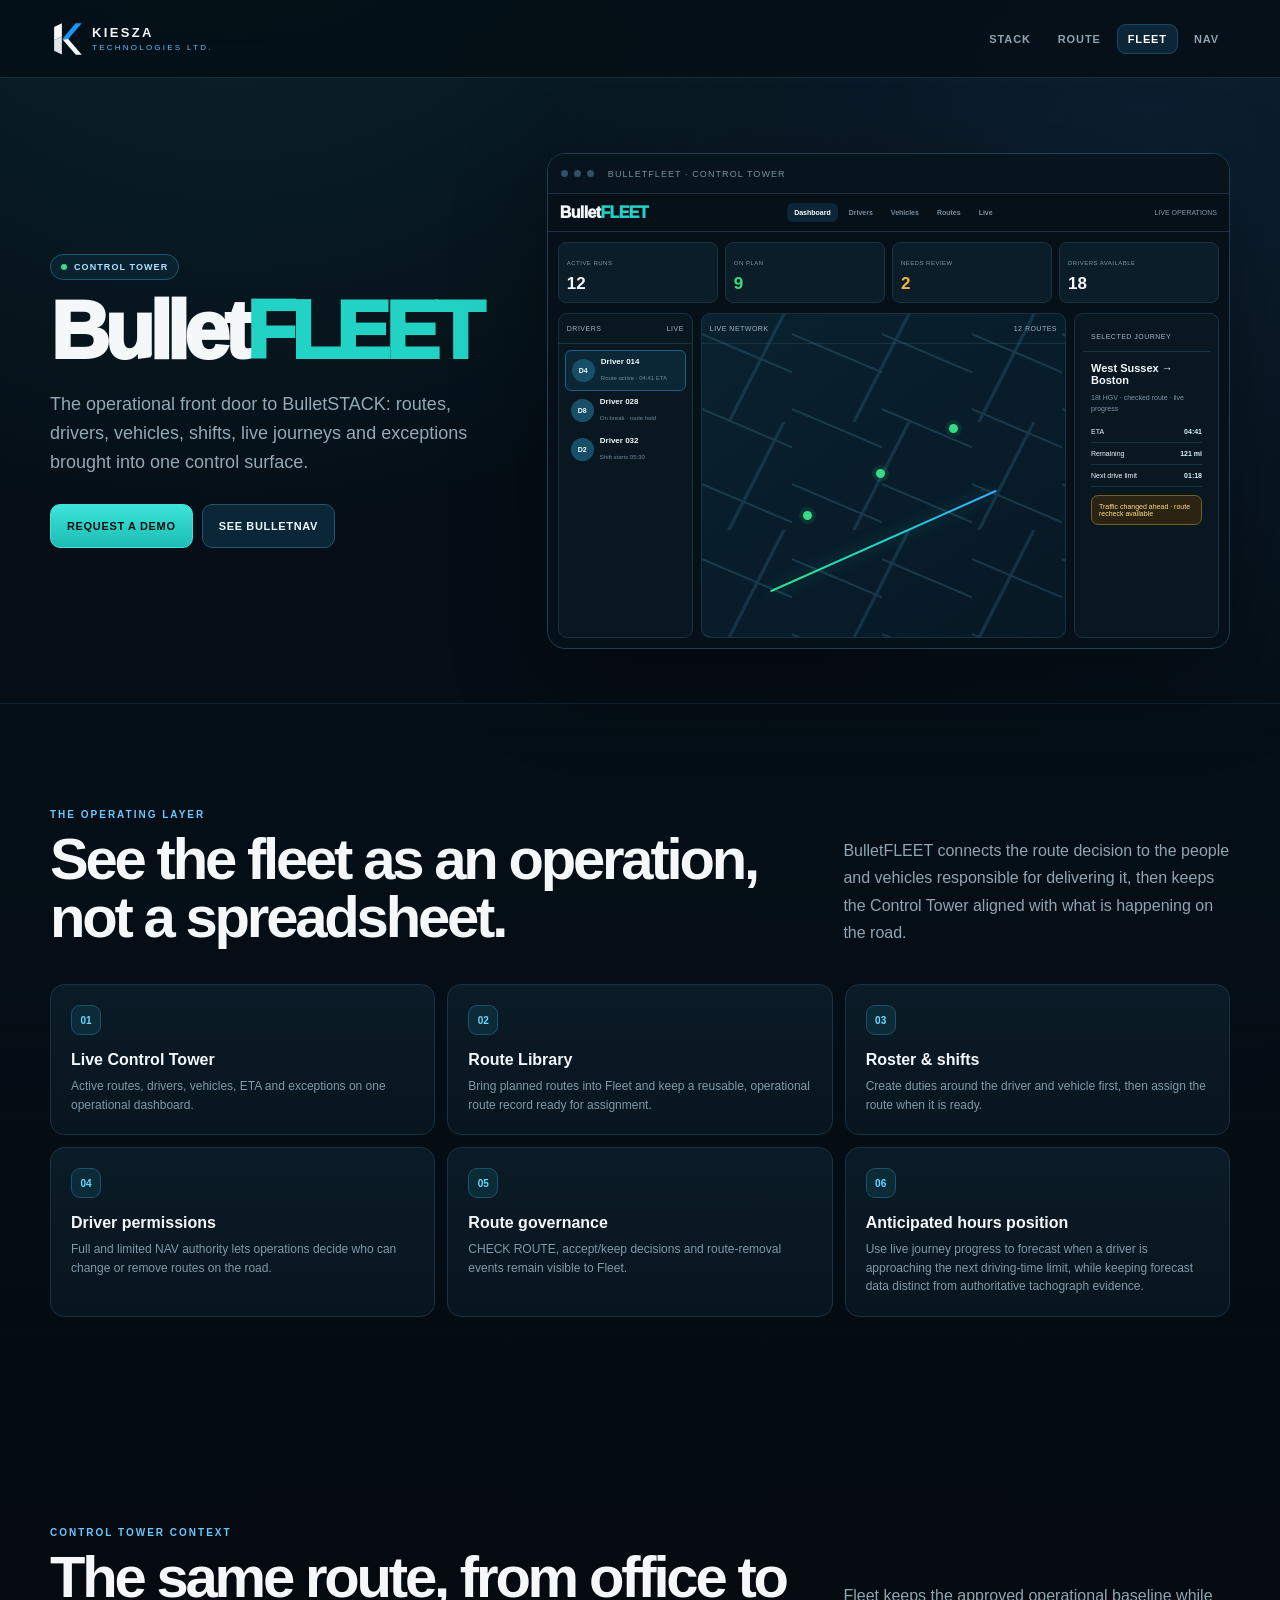
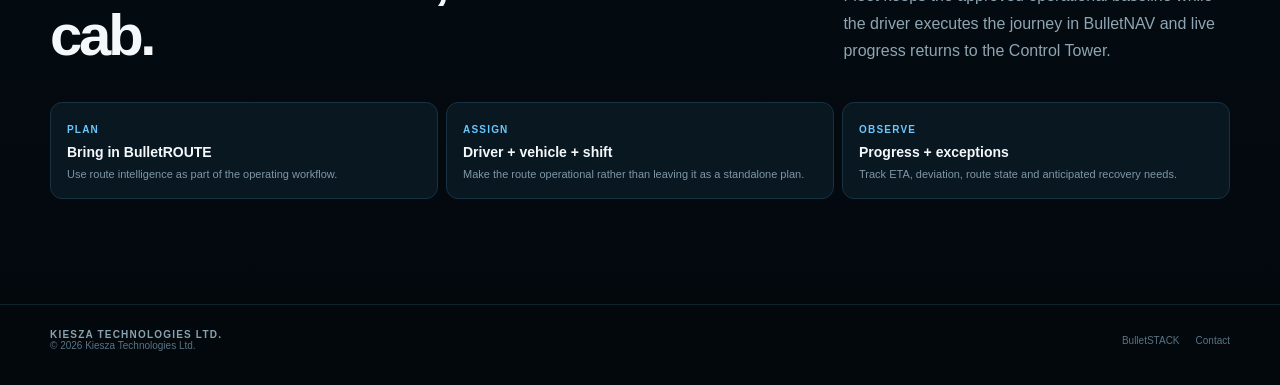
==== fleet/index.html @ f4281d02 "Initial Kiesza Technologies website" ====
<!doctype html><html lang="en"><head><meta charset="utf-8"><meta name="viewport" content="width=device-width,initial-scale=1"><meta name="theme-color" content="#050d14"><meta name="description" content="BulletFLEET Control Tower by Kiesza Technologies."><title>BulletFLEET · Kiesza Technologies</title><link rel="icon" href="/assets/favicon.svg"><link rel="stylesheet" href="/assets/styles.css"></head><body><div class="page"><header class="site-header"><div class="wrap header-inner"><a class="kiesza-brand" href="/"><img class="kiesza-mark" src="/assets/kiesza-mark.svg" alt=""><span class="kiesza-copy"><b>KIESZA</b><span>TECHNOLOGIES LTD.</span></span></a><nav class="site-nav"><a href="/">Stack</a><a href="/route/">Route</a><a class="active" href="/fleet/">Fleet</a><a href="/nav/">Nav</a></nav><nav class="mobile-nav"><a href="/">STACK</a><a href="/route/">ROUTE</a><a href="/nav/">NAV</a></nav></div></header><main>
<section class="product-hero"><div class="wrap product-hero-grid"><div><div class="product-tagline"><i></i>Control Tower</div><h1 class="product-logo fleet">Bullet<span>FLEET</span></h1><p>The operational front door to BulletSTACK: routes, drivers, vehicles, shifts, live journeys and exceptions brought into one control surface.</p><div class="hero-actions"><a class="btn primary" href="mailto:jmcnally@kiesza.tech?subject=BulletFLEET%20demo">Request a demo</a><a class="btn" href="/nav/">See BulletNAV</a></div></div><div class="ui-window fleet-screen reveal"><div class="window-top"><i class="dot3"></i><i class="dot3"></i><i class="dot3"></i><span class="window-label">BulletFLEET · Control Tower</span></div><div class="fleet-top"><div class="ui-brand">Bullet<span>FLEET</span></div><div class="fleet-nav"><span class="active">Dashboard</span><span>Drivers</span><span>Vehicles</span><span>Routes</span><span>Live</span></div><div style="font-size:7px;color:#829aa8;text-align:right">LIVE OPERATIONS</div></div><div class="fleet-kpis"><div class="fleet-kpi"><small>Active runs</small><b>12</b></div><div class="fleet-kpi"><small>On plan</small><b style="color:#35dc83">9</b></div><div class="fleet-kpi"><small>Needs review</small><b style="color:#f3b43f">2</b></div><div class="fleet-kpi"><small>Drivers available</small><b>18</b></div></div><div class="fleet-grid"><div class="fleet-panel"><div class="panel-title">Drivers <span>LIVE</span></div><div class="drivers-mini"><div class="driver-mini active"><span class="avatar-mini">D4</span><span><b>Driver 014</b><small>Route active · 04:41 ETA</small></span></div><div class="driver-mini"><span class="avatar-mini">D8</span><span><b>Driver 028</b><small>On break · route held</small></span></div><div class="driver-mini"><span class="avatar-mini">D2</span><span><b>Driver 032</b><small>Shift starts 05:30</small></span></div></div></div><div class="fleet-panel fleet-map"><div class="panel-title">Live network <span>12 routes</span></div><div class="fleet-route"></div><i class="fleet-marker m1"></i><i class="fleet-marker m2"></i><i class="fleet-marker m3"></i></div><div class="fleet-panel journey-mini"><div class="panel-title">Selected journey</div><div class="journey-mini"><h4>West Sussex → Boston</h4><p>18t HGV · checked route · live progress</p><div class="mini-stat"><span>ETA</span><b>04:41</b></div><div class="mini-stat"><span>Remaining</span><b>121 mi</b></div><div class="mini-stat"><span>Next drive limit</span><b>01:18</b></div><div class="mini-alert">Traffic changed ahead · route recheck available</div></div></div></div></div></div></section>
<section class="section dark"><div class="wrap"><div class="section-head reveal"><div><div class="mini-kicker">The operating layer</div><h2>See the fleet as an operation, not a spreadsheet.</h2></div><p>BulletFLEET connects the route decision to the people and vehicles responsible for delivering it, then keeps the Control Tower aligned with what is happening on the road.</p></div><div class="feature-grid reveal"><article class="feature"><span class="num">01</span><h3>Live Control Tower</h3><p>Active routes, drivers, vehicles, ETA and exceptions on one operational dashboard.</p></article><article class="feature"><span class="num">02</span><h3>Route Library</h3><p>Bring planned routes into Fleet and keep a reusable, operational route record ready for assignment.</p></article><article class="feature"><span class="num">03</span><h3>Roster & shifts</h3><p>Create duties around the driver and vehicle first, then assign the route when it is ready.</p></article><article class="feature"><span class="num">04</span><h3>Driver permissions</h3><p>Full and limited NAV authority lets operations decide who can change or remove routes on the road.</p></article><article class="feature"><span class="num">05</span><h3>Route governance</h3><p>CHECK ROUTE, accept/keep decisions and route-removal events remain visible to Fleet.</p></article><article class="feature"><span class="num">06</span><h3>Anticipated hours position</h3><p>Use live journey progress to forecast when a driver is approaching the next driving-time limit, while keeping forecast data distinct from authoritative tachograph evidence.</p></article></div></div></section>
<section class="section"><div class="wrap"><div class="section-head reveal"><div><div class="mini-kicker">Control Tower context</div><h2>The same route, from office to cab.</h2></div><p>Fleet keeps the approved operational baseline while the driver executes the journey in BulletNAV and live progress returns to the Control Tower.</p></div><div class="fit-strip reveal"><div class="fit-item"><span>Plan</span><strong>Bring in BulletROUTE</strong><p>Use route intelligence as part of the operating workflow.</p></div><div class="fit-item"><span>Assign</span><strong>Driver + vehicle + shift</strong><p>Make the route operational rather than leaving it as a standalone plan.</p></div><div class="fit-item"><span>Observe</span><strong>Progress + exceptions</strong><p>Track ETA, deviation, route state and anticipated recovery needs.</p></div></div></div></section>
</main><footer class="site-footer"><div class="wrap footer-inner"><div><b>KIESZA TECHNOLOGIES LTD.</b><br>© 2026 Kiesza Technologies Ltd.</div><div class="footer-links"><a href="/">BulletSTACK</a><a href="mailto:jmcnally@kiesza.tech">Contact</a></div></div></footer></div><script src="/assets/site.js"></script></body></html>
---- assets/styles.css ----
:root{
  --bg:#050d14;--bg2:#07131d;--panel:#0a1721;--panel2:#0d202c;--panel3:#09151e;
  --line:#173243;--line2:#24546d;--text:#f4f8fb;--muted:#8ba2b2;
  --cyan:#22d3c5;--cyan2:#67ece4;--blue:#3ca6ff;--green:#35dc83;--amber:#f3b43f;--red:#ff646d;
  --shadow:0 30px 90px rgba(0,0,0,.38);--r:18px;
}
*{box-sizing:border-box}html{background:var(--bg);scroll-behavior:smooth}body{margin:0;color:var(--text);font-family:Inter,-apple-system,BlinkMacSystemFont,"SF Pro Display","Segoe UI",Arial,sans-serif;background:
radial-gradient(circle at 18% -10%,rgba(34,211,197,.12),transparent 30%),
radial-gradient(circle at 90% 8%,rgba(60,166,255,.11),transparent 28%),linear-gradient(180deg,#061019 0%,#040b11 75%,#03080d 100%);min-height:100vh}
a{color:inherit}.page{min-height:100vh;overflow:hidden}.wrap{width:min(1180px,calc(100% - 36px));margin:0 auto}.site-header{height:78px;position:sticky;top:0;z-index:60;display:flex;align-items:center;border-bottom:1px solid rgba(36,84,109,.45);background:rgba(5,13,20,.78);backdrop-filter:blur(18px)}
.header-inner{display:flex;align-items:center;justify-content:space-between;gap:18px}.kiesza-brand{display:flex;align-items:center;gap:10px;text-decoration:none}.kiesza-mark{width:32px;height:32px;display:block}.kiesza-copy{display:grid;line-height:1}.kiesza-copy b{font-size:13px;letter-spacing:.18em}.kiesza-copy span{margin-top:5px;font-size:8px;letter-spacing:.28em;color:#65bfff}.site-nav{display:flex;align-items:center;gap:5px}.site-nav a{text-decoration:none;color:#8da4b3;font-size:11px;font-weight:800;letter-spacing:.08em;text-transform:uppercase;padding:9px 11px;border-radius:9px}.site-nav a:hover,.site-nav a.active{color:#fff;background:#0c2637;box-shadow:inset 0 0 0 1px #174867}.mobile-nav{display:none}
.hero{position:relative;min-height:calc(100vh - 78px);display:grid;place-items:center;padding:80px 0 110px}.hero:before{content:"";position:absolute;inset:0;pointer-events:none;opacity:.25;background-image:linear-gradient(rgba(60,166,255,.07) 1px,transparent 1px),linear-gradient(90deg,rgba(60,166,255,.07) 1px,transparent 1px);background-size:72px 72px;mask-image:linear-gradient(to bottom,black,transparent 82%)}
.hero-inner{position:relative;z-index:2;text-align:center;width:min(1040px,100%)}.eyebrow{font-size:10px;letter-spacing:.26em;text-transform:uppercase;color:#7f99aa;font-weight:900}.hero h1{font-size:clamp(48px,8vw,96px);line-height:.95;letter-spacing:-.065em;margin:18px 0 18px}.hero h1 span,.product-logo span{color:var(--cyan)}.lede{max-width:760px;margin:0 auto;color:#9bb0bc;font-size:clamp(16px,2vw,20px);line-height:1.6}.stack-zone{margin-top:48px;position:relative}.stack-trigger{display:inline-flex;align-items:center;gap:0;border:0;background:transparent;color:#fff;font-size:clamp(40px,6vw,72px);font-weight:950;letter-spacing:-.055em;cursor:pointer;padding:10px 18px;border-radius:20px;transition:.25s ease}.stack-trigger span{color:var(--cyan)}.stack-trigger:focus-visible{outline:2px solid var(--cyan);outline-offset:5px}.hover-hint{margin-top:3px;color:#617b8a;font-size:10px;letter-spacing:.18em;text-transform:uppercase}.product-reveal{display:grid;grid-template-columns:repeat(3,1fr);gap:14px;margin-top:24px;opacity:0;transform:translateY(20px) scale(.985);pointer-events:none;transition:.36s cubic-bezier(.2,.8,.2,1)}.stack-zone:hover .product-reveal,.stack-zone:focus-within .product-reveal,.stack-zone.revealed .product-reveal{opacity:1;transform:none;pointer-events:auto}.product-card{position:relative;overflow:hidden;min-height:185px;text-align:left;text-decoration:none;padding:22px;border:1px solid var(--line);border-radius:16px;background:linear-gradient(180deg,rgba(13,32,44,.92),rgba(7,20,29,.94));box-shadow:0 18px 48px rgba(0,0,0,.18);transition:.22s ease}.product-card:before{content:"";position:absolute;inset:0;background:radial-gradient(circle at 20% 0,rgba(34,211,197,.13),transparent 42%);opacity:0;transition:.22s}.product-card:hover{transform:translateY(-5px);border-color:#286083;box-shadow:0 24px 64px rgba(0,0,0,.28)}.product-card:hover:before{opacity:1}.product-logo{position:relative;font-size:30px;font-weight:950;letter-spacing:-.055em}.product-logo.route span{color:var(--blue)}.product-logo.fleet span{color:var(--cyan)}.product-logo.nav span{color:var(--cyan2)}.product-card p{position:relative;color:#8ea4b2;line-height:1.5;font-size:13px;margin:12px 0 18px}.card-link{position:absolute;bottom:18px;left:22px;color:#c9eaf8;font-size:10px;letter-spacing:.12em;text-transform:uppercase;font-weight:900}.card-link:after{content:"→";margin-left:7px;color:var(--cyan)}
.signal-line{display:flex;align-items:center;justify-content:center;gap:14px;margin-top:58px;color:#6f8796;font-size:10px;letter-spacing:.16em;text-transform:uppercase}.signal-line i{display:block;width:58px;height:1px;background:linear-gradient(90deg,transparent,#24546d)}.signal-line i:last-child{transform:scaleX(-1)}
.section{padding:105px 0}.section.dark{border-top:1px solid rgba(36,84,109,.32);background:linear-gradient(180deg,rgba(5,15,23,.6),rgba(5,13,20,.15))}.section-head{display:grid;grid-template-columns:minmax(0,1fr) minmax(260px,.52fr);gap:50px;align-items:end;margin-bottom:38px}.section-head h2{font-size:clamp(34px,5vw,58px);letter-spacing:-.055em;line-height:1;margin:10px 0 0}.section-head p{color:#8fa5b2;line-height:1.7;margin:0}.mini-kicker{font-size:10px;color:#6ac8ff;letter-spacing:.2em;text-transform:uppercase;font-weight:900}.feature-grid{display:grid;grid-template-columns:repeat(3,1fr);gap:12px}.feature{padding:20px;border:1px solid var(--line);border-radius:14px;background:linear-gradient(180deg,#0b1b27,#07151e)}.feature .num{display:inline-grid;place-items:center;width:30px;height:30px;border-radius:9px;background:#0c2b38;border:1px solid #1c5268;color:#6bd9ff;font-size:10px;font-weight:900}.feature h3{font-size:16px;margin:16px 0 8px}.feature p{color:#8299a8;font-size:12px;line-height:1.55;margin:0}
.product-hero{padding:75px 0 54px}.product-hero-grid{display:grid;grid-template-columns:.78fr 1.22fr;gap:60px;align-items:center}.product-hero h1{font-size:clamp(50px,7vw,82px);line-height:.95;letter-spacing:-.065em;margin:12px 0 20px}.product-hero p{font-size:18px;line-height:1.62;color:#93a9b6;max-width:570px}.product-tagline{display:inline-flex;align-items:center;gap:7px;border:1px solid #195772;background:#0a2230;color:#a9e2ff;border-radius:999px;padding:7px 10px;font-size:9px;font-weight:900;letter-spacing:.12em;text-transform:uppercase}.product-tagline i{width:6px;height:6px;border-radius:50%;background:var(--green)}.hero-actions{display:flex;gap:9px;flex-wrap:wrap;margin-top:27px}.btn{display:inline-flex;align-items:center;justify-content:center;min-height:44px;padding:0 16px;border-radius:10px;border:1px solid #28516a;text-decoration:none;font-size:11px;font-weight:900;letter-spacing:.06em;text-transform:uppercase;background:#0b2637;color:#eaf8ff}.btn.primary{background:linear-gradient(180deg,#3ce4d9,#1cbcb4);color:#031113;border-color:#41e2d7}.btn:hover{filter:brightness(1.08)}
.ui-window{position:relative;border:1px solid #1b4153;border-radius:18px;background:#061019;box-shadow:var(--shadow);overflow:hidden}.window-top{height:40px;border-bottom:1px solid #183344;display:flex;align-items:center;gap:6px;padding:0 13px;background:#07141d}.dot3{width:7px;height:7px;border-radius:50%;background:#315063}.window-label{margin-left:8px;color:#7891a0;font-size:9px;letter-spacing:.12em;text-transform:uppercase}.screen-pad{padding:12px}.ui-brand{font-weight:950;letter-spacing:-.04em}.ui-brand span{color:var(--cyan)}
.route-screen{display:grid;grid-template-columns:.78fr 1.22fr;gap:10px;min-height:430px}.route-form,.route-map{border:1px solid #173243;background:#081720;border-radius:12px}.route-form{padding:12px}.fake-label{font-size:7px;letter-spacing:.11em;color:#7f98a7;text-transform:uppercase;font-weight:850;margin-bottom:4px}.fake-input{height:34px;border:1px solid #254655;background:#06131b;border-radius:8px;margin-bottom:8px;padding:0 9px;display:flex;align-items:center;font-size:10px;color:#d8e5eb}.time-tabs{display:grid;grid-template-columns:1fr 1fr;gap:4px;background:#06131c;border:1px solid #173243;border-radius:8px;padding:3px;margin-bottom:9px}.time-tabs span{padding:7px;text-align:center;border-radius:6px;color:#7892a2;font-size:8px;font-weight:900}.time-tabs .active{background:#0d2838;color:#eef8fc;border:1px solid #1d5874}.fake-button{height:34px;border-radius:8px;background:#eef4f8;color:#071018;display:grid;place-items:center;font-size:8px;font-weight:950;letter-spacing:.08em}.route-map{position:relative;overflow:hidden;background:radial-gradient(circle at 55% 68%,rgba(34,211,197,.18),transparent 5%),linear-gradient(145deg,#0b2533,#071722 64%,#07131c)}.map-grid{position:absolute;inset:0;opacity:.18;background-image:linear-gradient(26deg,transparent 48%,#436b7f 49%,#436b7f 50%,transparent 51%),linear-gradient(111deg,transparent 45%,#365d72 46%,#365d72 47%,transparent 48%);background-size:95px 85px,125px 118px}.route-path-svg{position:absolute;inset:0;width:100%;height:100%}.map-badge{position:absolute;left:12px;bottom:12px;right:12px;padding:10px;border:1px solid #286083;background:rgba(6,23,31,.93);border-radius:10px}.map-badge strong{display:flex;justify-content:space-between;font-size:11px}.map-badge span{display:block;color:#82a0b0;font-size:8px;margin-top:4px}.route-status{position:absolute;right:12px;top:12px;padding:6px 8px;border:1px solid #236b58;background:#09251d;color:#7debae;border-radius:999px;font-size:8px;font-weight:900;letter-spacing:.08em}
.fleet-screen{min-height:445px}.fleet-top{display:grid;grid-template-columns:130px 1fr 120px;align-items:center;padding:9px 12px;border-bottom:1px solid #183344}.fleet-nav{display:flex;justify-content:center;gap:4px}.fleet-nav span{padding:6px 7px;border-radius:6px;color:#75909f;font-size:7px;font-weight:800}.fleet-nav .active{background:#0c2637;color:#fff}.fleet-kpis{display:grid;grid-template-columns:repeat(4,1fr);gap:7px;padding:10px}.fleet-kpi{border:1px solid #173243;background:#0a1d28;border-radius:8px;padding:8px}.fleet-kpi small{font-size:6px;color:#839aa8;text-transform:uppercase;letter-spacing:.08em}.fleet-kpi b{display:block;font-size:17px;margin-top:5px}.fleet-grid{display:grid;grid-template-columns:135px 1fr 145px;gap:8px;padding:0 10px 10px;min-height:335px}.fleet-panel{border:1px solid #173243;background:#081720;border-radius:9px;overflow:hidden}.panel-title{height:30px;display:flex;align-items:center;justify-content:space-between;padding:0 8px;border-bottom:1px solid #173243;color:#a4b5bf;font-size:7px;letter-spacing:.07em;text-transform:uppercase}.drivers-mini{padding:6px}.driver-mini{display:flex;align-items:center;gap:6px;padding:6px;border-radius:6px}.driver-mini.active{background:#0b2635;border:1px solid #1b6184}.avatar-mini{width:23px;height:23px;border-radius:50%;display:grid;place-items:center;background:#184f68;font-size:7px;font-weight:900}.driver-mini b{display:block;font-size:8px}.driver-mini small{font-size:6px;color:#728b99}.fleet-map{position:relative;background:linear-gradient(145deg,#092130,#071824);overflow:hidden}.fleet-map:before{content:"";position:absolute;inset:0;opacity:.3;background-image:linear-gradient(23deg,transparent 47%,#447b98 48%,#447b98 49%,transparent 50%),linear-gradient(117deg,transparent 44%,#396f8d 45%,#396f8d 46%,transparent 47%);background-size:90px 75px,125px 108px}.fleet-route{position:absolute;left:16%;top:70%;width:68%;height:2px;background:linear-gradient(90deg,#35dc83,#22d3c5,#3ca6ff);transform:rotate(-24deg);box-shadow:0 0 16px rgba(34,211,197,.45)}.fleet-marker{position:absolute;width:9px;height:9px;border-radius:50%;background:#35dc83;box-shadow:0 0 0 4px rgba(53,220,131,.1)}.fleet-marker.m1{left:28%;top:61%}.fleet-marker.m2{left:48%;top:48%}.fleet-marker.m3{left:68%;top:34%}.journey-mini{padding:8px}.journey-mini h4{font-size:11px;margin:2px 0 4px}.journey-mini p{font-size:7px;color:#7e96a5;line-height:1.5}.mini-stat{display:flex;justify-content:space-between;padding:7px 0;border-bottom:1px solid #15303e;font-size:7px}.mini-stat b{color:#daf5ff}.mini-alert{margin-top:8px;border:1px solid #725d27;background:#2b2413;color:#ffda87;border-radius:7px;padding:7px;font-size:7px}
.nav-showcase{display:flex;justify-content:center;padding:26px 12px}.phone{width:min(300px,75vw);aspect-ratio:9/18.8;border-radius:38px;background:#02070a;padding:9px;box-shadow:0 32px 72px rgba(0,0,0,.45);border:1px solid #264452}.phone-screen{height:100%;border-radius:30px;overflow:hidden;position:relative;background:radial-gradient(circle at 50% 42%,#16303a 0,#09171c 58%,#061116 100%)}.phone-map{position:absolute;inset:0;opacity:.95;background-image:linear-gradient(24deg,transparent 48%,rgba(38,88,100,.55) 49%,rgba(38,88,100,.55) 50%,transparent 51%),linear-gradient(105deg,transparent 45%,rgba(44,91,108,.45) 46%,rgba(44,91,108,.45) 47%,transparent 48%);background-size:105px 90px,125px 116px}.phone-route{position:absolute;left:24%;top:24%;height:56%;width:7px;background:#29d0c7;border:2px solid #031014;border-radius:999px;transform:rotate(19deg);box-shadow:0 0 14px rgba(41,208,199,.35)}.turn-card{position:absolute;left:10px;right:10px;top:12px;background:#eaffff;color:#041215;border-radius:16px;padding:12px;box-shadow:0 12px 28px rgba(0,0,0,.28)}.turn-card small{font-size:8px;font-weight:900;opacity:.58;text-transform:uppercase}.turn-card b{display:block;font-size:20px;line-height:1.03;margin-top:4px}.turn-card span{display:block;font-size:9px;opacity:.68;margin-top:4px}.nav-chip{position:absolute;left:10px;top:112px;background:#07352d;border:1px solid #248a6d;color:#a8f2d5;border-radius:999px;padding:6px 8px;font-size:7px;font-weight:900;letter-spacing:.08em}.vehicle-arrow{position:absolute;left:50%;top:52%;transform:translate(-50%,-50%);width:44px;height:44px;border-radius:50%;background:#eaffff;border:4px solid #0c5562;display:grid;place-items:center;color:#08788a;font-size:20px;font-weight:950}.nav-bottom{position:absolute;left:10px;right:10px;bottom:10px}.nav-metrics{display:grid;grid-template-columns:repeat(3,1fr);gap:5px}.nav-metric{background:rgba(4,16,21,.93);border:1px solid #193b47;border-radius:10px;padding:7px;text-align:center}.nav-metric b{display:block;font-size:13px}.nav-metric span{font-size:6px;color:#849da9;text-transform:uppercase}.check-route{margin-top:6px;height:34px;border-radius:10px;background:linear-gradient(180deg,#eaffff,#a9fff8);color:#031214;display:grid;place-items:center;font-size:8px;font-weight:950;letter-spacing:.08em}
.fit-strip{display:grid;grid-template-columns:repeat(3,1fr);gap:8px}.fit-item{padding:16px;border:1px solid #173243;border-radius:12px;background:#081720}.fit-item span{font-size:10px;color:#6ac8ff;text-transform:uppercase;letter-spacing:.12em;font-weight:900}.fit-item strong{display:block;margin-top:7px;font-size:14px}.fit-item p{color:#7f97a6;font-size:11px;line-height:1.5;margin:6px 0 0}.cta{padding:82px 0 95px;text-align:center;border-top:1px solid rgba(36,84,109,.32)}.cta h2{font-size:clamp(36px,5vw,58px);letter-spacing:-.055em;margin:10px 0 14px}.cta p{color:#8ea4b2;max-width:620px;margin:0 auto 25px;line-height:1.6}.site-footer{border-top:1px solid rgba(36,84,109,.35);padding:24px 0 34px;color:#597384;font-size:10px}.footer-inner{display:flex;justify-content:space-between;gap:20px;align-items:center}.footer-inner b{color:#89a2b0;letter-spacing:.12em}.footer-links{display:flex;gap:16px}.footer-links a{text-decoration:none}.footer-links a:hover{color:#dff8ff}
.reveal{opacity:1;transform:none}.reveal.in{opacity:1;transform:none}
@media(max-width:900px){.product-hero-grid,.section-head{grid-template-columns:1fr}.product-hero-grid{gap:35px}.feature-grid{grid-template-columns:1fr 1fr}.product-reveal{grid-template-columns:1fr}.route-screen{grid-template-columns:1fr}.route-form{display:none}.fleet-grid{grid-template-columns:1fr 145px}.drivers-mini,.fleet-grid>.fleet-panel:first-child{display:none}.fleet-map{min-height:320px}.site-nav{display:none}.mobile-nav{display:flex;gap:6px}.mobile-nav a{text-decoration:none;color:#8ea4b2;font-size:10px;padding:8px}.stack-zone .product-reveal{opacity:1;transform:none;pointer-events:auto}.hover-hint{display:none}}
@media(max-width:600px){.wrap{width:min(100% - 24px,1180px)}.site-header{height:68px}.kiesza-copy b{font-size:10px}.kiesza-copy span{font-size:6px}.kiesza-mark{width:28px;height:28px}.hero{min-height:calc(100vh - 68px);padding-top:48px}.hero h1{font-size:50px}.stack-trigger{font-size:43px;padding:8px}.product-card{min-height:155px}.feature-grid,.fit-strip{grid-template-columns:1fr}.product-hero{padding-top:48px}.product-hero h1{font-size:54px}.route-screen{min-height:360px}.fleet-screen{min-height:390px}.fleet-top{grid-template-columns:95px 1fr 0}.fleet-top>div:last-child{display:none}.fleet-nav span{padding:5px 4px}.fleet-kpis{grid-template-columns:repeat(2,1fr)}.fleet-grid{grid-template-columns:1fr}.journey-mini{display:none}.fleet-map{min-height:270px}.section{padding:78px 0}.footer-inner{align-items:flex-start;flex-direction:column}.phone{width:270px}.signal-line{margin-top:35px}}
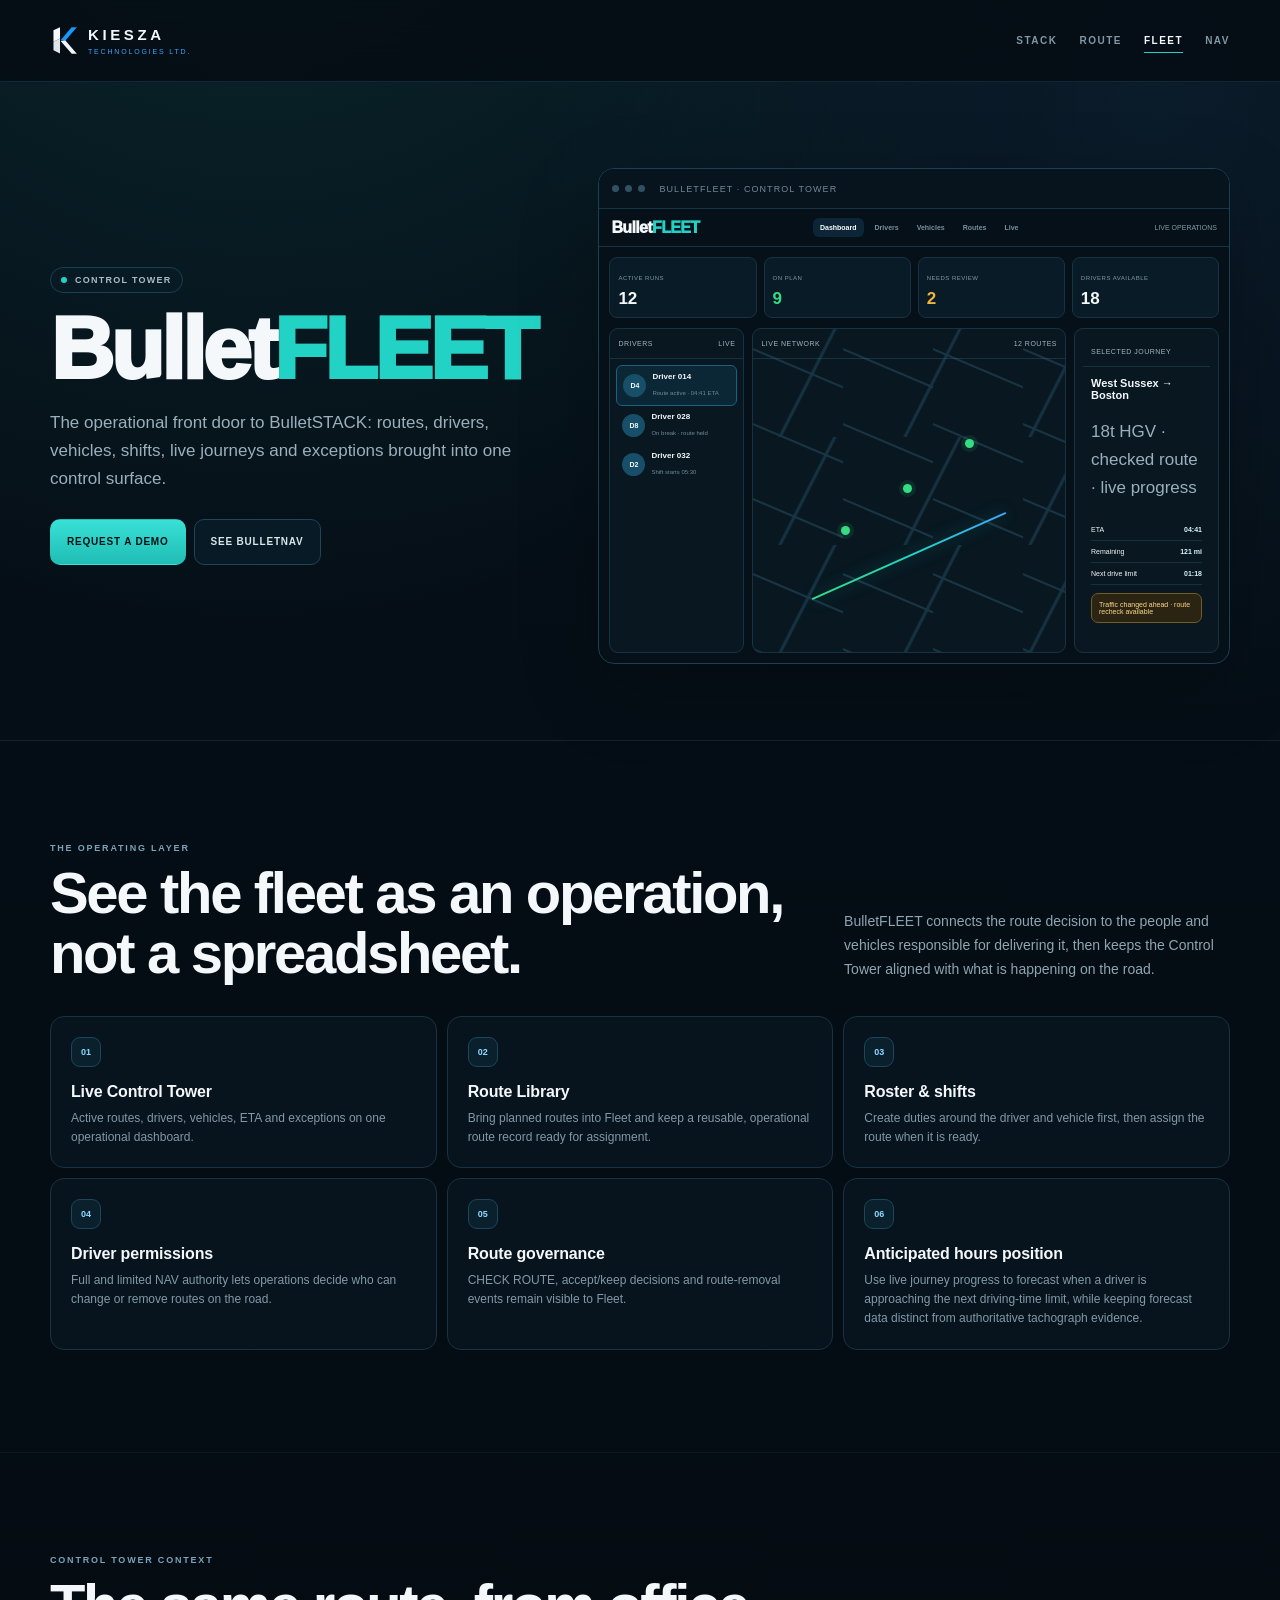
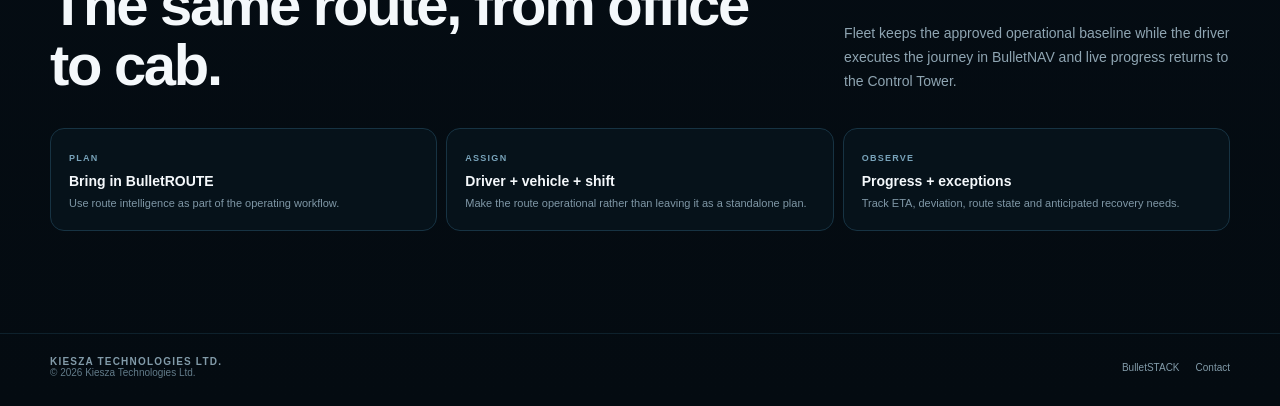
==== commit 960c84d0: "Create full-site preview and align visual system with landing page" ====
--- a/fleet/index.html
+++ b/fleet/index.html
@@ -1,5 +1,5 @@
-<!doctype html><html lang="en"><head><meta charset="utf-8"><meta name="viewport" content="width=device-width,initial-scale=1"><meta name="theme-color" content="#050d14"><meta name="description" content="BulletFLEET Control Tower by Kiesza Technologies."><title>BulletFLEET · Kiesza Technologies</title><link rel="icon" href="/assets/favicon.svg"><link rel="stylesheet" href="/assets/styles.css"></head><body><div class="page"><header class="site-header"><div class="wrap header-inner"><a class="kiesza-brand" href="/"><img class="kiesza-mark" src="/assets/kiesza-mark.svg" alt=""><span class="kiesza-copy"><b>KIESZA</b><span>TECHNOLOGIES LTD.</span></span></a><nav class="site-nav"><a href="/">Stack</a><a href="/route/">Route</a><a class="active" href="/fleet/">Fleet</a><a href="/nav/">Nav</a></nav><nav class="mobile-nav"><a href="/">STACK</a><a href="/route/">ROUTE</a><a href="/nav/">NAV</a></nav></div></header><main>
-<section class="product-hero"><div class="wrap product-hero-grid"><div><div class="product-tagline"><i></i>Control Tower</div><h1 class="product-logo fleet">Bullet<span>FLEET</span></h1><p>The operational front door to BulletSTACK: routes, drivers, vehicles, shifts, live journeys and exceptions brought into one control surface.</p><div class="hero-actions"><a class="btn primary" href="mailto:jmcnally@kiesza.tech?subject=BulletFLEET%20demo">Request a demo</a><a class="btn" href="/nav/">See BulletNAV</a></div></div><div class="ui-window fleet-screen reveal"><div class="window-top"><i class="dot3"></i><i class="dot3"></i><i class="dot3"></i><span class="window-label">BulletFLEET · Control Tower</span></div><div class="fleet-top"><div class="ui-brand">Bullet<span>FLEET</span></div><div class="fleet-nav"><span class="active">Dashboard</span><span>Drivers</span><span>Vehicles</span><span>Routes</span><span>Live</span></div><div style="font-size:7px;color:#829aa8;text-align:right">LIVE OPERATIONS</div></div><div class="fleet-kpis"><div class="fleet-kpi"><small>Active runs</small><b>12</b></div><div class="fleet-kpi"><small>On plan</small><b style="color:#35dc83">9</b></div><div class="fleet-kpi"><small>Needs review</small><b style="color:#f3b43f">2</b></div><div class="fleet-kpi"><small>Drivers available</small><b>18</b></div></div><div class="fleet-grid"><div class="fleet-panel"><div class="panel-title">Drivers <span>LIVE</span></div><div class="drivers-mini"><div class="driver-mini active"><span class="avatar-mini">D4</span><span><b>Driver 014</b><small>Route active · 04:41 ETA</small></span></div><div class="driver-mini"><span class="avatar-mini">D8</span><span><b>Driver 028</b><small>On break · route held</small></span></div><div class="driver-mini"><span class="avatar-mini">D2</span><span><b>Driver 032</b><small>Shift starts 05:30</small></span></div></div></div><div class="fleet-panel fleet-map"><div class="panel-title">Live network <span>12 routes</span></div><div class="fleet-route"></div><i class="fleet-marker m1"></i><i class="fleet-marker m2"></i><i class="fleet-marker m3"></i></div><div class="fleet-panel journey-mini"><div class="panel-title">Selected journey</div><div class="journey-mini"><h4>West Sussex → Boston</h4><p>18t HGV · checked route · live progress</p><div class="mini-stat"><span>ETA</span><b>04:41</b></div><div class="mini-stat"><span>Remaining</span><b>121 mi</b></div><div class="mini-stat"><span>Next drive limit</span><b>01:18</b></div><div class="mini-alert">Traffic changed ahead · route recheck available</div></div></div></div></div></div></section>
+<!doctype html><html lang="en"><head><meta charset="utf-8"><meta name="viewport" content="width=device-width,initial-scale=1,viewport-fit=cover"><meta name="theme-color" content="#050d14"><meta name="description" content="BulletFLEET Control Tower by Kiesza Technologies."><title>BulletFLEET · Kiesza Technologies</title><link rel="icon" href="/assets/favicon.svg"><link rel="stylesheet" href="/assets/styles.css"></head><body><div class="page"><header class="site-header"><div class="wrap header-inner"><a class="kiesza-brand" href="/"><img class="kiesza-mark" src="/assets/kiesza-mark.svg" alt=""><span class="kiesza-copy"><b>KIESZA</b><span>TECHNOLOGIES LTD.</span></span></a><nav class="site-nav"><a href="/">Stack</a><a href="/route/">Route</a><a class="active" href="/fleet/">Fleet</a><a href="/nav/">Nav</a></nav><nav class="mobile-nav"><a href="/">STACK</a><a href="/route/">ROUTE</a><a href="/nav/">NAV</a></nav></div></header><main>
+<section class="product-hero"><div class="wrap product-hero-grid"><div><div class="product-tagline"><i></i>Control Tower</div><h1 class="product-logo fleet">Bullet<span>FLEET</span></h1><p>The operational front door to BulletSTACK: routes, drivers, vehicles, shifts, live journeys and exceptions brought into one control surface.</p><div class="hero-actions"><a class="btn primary" href="mailto:sales@kiesza.tech?subject=BulletFLEET%20demo">Request a demo</a><a class="btn" href="/nav/">See BulletNAV</a></div></div><div class="ui-window fleet-screen reveal"><div class="window-top"><i class="dot3"></i><i class="dot3"></i><i class="dot3"></i><span class="window-label">BulletFLEET · Control Tower</span></div><div class="fleet-top"><div class="ui-brand">Bullet<span>FLEET</span></div><div class="fleet-nav"><span class="active">Dashboard</span><span>Drivers</span><span>Vehicles</span><span>Routes</span><span>Live</span></div><div style="font-size:7px;color:#829aa8;text-align:right">LIVE OPERATIONS</div></div><div class="fleet-kpis"><div class="fleet-kpi"><small>Active runs</small><b>12</b></div><div class="fleet-kpi"><small>On plan</small><b style="color:#35dc83">9</b></div><div class="fleet-kpi"><small>Needs review</small><b style="color:#f3b43f">2</b></div><div class="fleet-kpi"><small>Drivers available</small><b>18</b></div></div><div class="fleet-grid"><div class="fleet-panel"><div class="panel-title">Drivers <span>LIVE</span></div><div class="drivers-mini"><div class="driver-mini active"><span class="avatar-mini">D4</span><span><b>Driver 014</b><small>Route active · 04:41 ETA</small></span></div><div class="driver-mini"><span class="avatar-mini">D8</span><span><b>Driver 028</b><small>On break · route held</small></span></div><div class="driver-mini"><span class="avatar-mini">D2</span><span><b>Driver 032</b><small>Shift starts 05:30</small></span></div></div></div><div class="fleet-panel fleet-map"><div class="panel-title">Live network <span>12 routes</span></div><div class="fleet-route"></div><i class="fleet-marker m1"></i><i class="fleet-marker m2"></i><i class="fleet-marker m3"></i></div><div class="fleet-panel journey-mini"><div class="panel-title">Selected journey</div><div class="journey-mini"><h4>West Sussex → Boston</h4><p>18t HGV · checked route · live progress</p><div class="mini-stat"><span>ETA</span><b>04:41</b></div><div class="mini-stat"><span>Remaining</span><b>121 mi</b></div><div class="mini-stat"><span>Next drive limit</span><b>01:18</b></div><div class="mini-alert">Traffic changed ahead · route recheck available</div></div></div></div></div></div></section>
 <section class="section dark"><div class="wrap"><div class="section-head reveal"><div><div class="mini-kicker">The operating layer</div><h2>See the fleet as an operation, not a spreadsheet.</h2></div><p>BulletFLEET connects the route decision to the people and vehicles responsible for delivering it, then keeps the Control Tower aligned with what is happening on the road.</p></div><div class="feature-grid reveal"><article class="feature"><span class="num">01</span><h3>Live Control Tower</h3><p>Active routes, drivers, vehicles, ETA and exceptions on one operational dashboard.</p></article><article class="feature"><span class="num">02</span><h3>Route Library</h3><p>Bring planned routes into Fleet and keep a reusable, operational route record ready for assignment.</p></article><article class="feature"><span class="num">03</span><h3>Roster & shifts</h3><p>Create duties around the driver and vehicle first, then assign the route when it is ready.</p></article><article class="feature"><span class="num">04</span><h3>Driver permissions</h3><p>Full and limited NAV authority lets operations decide who can change or remove routes on the road.</p></article><article class="feature"><span class="num">05</span><h3>Route governance</h3><p>CHECK ROUTE, accept/keep decisions and route-removal events remain visible to Fleet.</p></article><article class="feature"><span class="num">06</span><h3>Anticipated hours position</h3><p>Use live journey progress to forecast when a driver is approaching the next driving-time limit, while keeping forecast data distinct from authoritative tachograph evidence.</p></article></div></div></section>
 <section class="section"><div class="wrap"><div class="section-head reveal"><div><div class="mini-kicker">Control Tower context</div><h2>The same route, from office to cab.</h2></div><p>Fleet keeps the approved operational baseline while the driver executes the journey in BulletNAV and live progress returns to the Control Tower.</p></div><div class="fit-strip reveal"><div class="fit-item"><span>Plan</span><strong>Bring in BulletROUTE</strong><p>Use route intelligence as part of the operating workflow.</p></div><div class="fit-item"><span>Assign</span><strong>Driver + vehicle + shift</strong><p>Make the route operational rather than leaving it as a standalone plan.</p></div><div class="fit-item"><span>Observe</span><strong>Progress + exceptions</strong><p>Track ETA, deviation, route state and anticipated recovery needs.</p></div></div></div></section>
-</main><footer class="site-footer"><div class="wrap footer-inner"><div><b>KIESZA TECHNOLOGIES LTD.</b><br>© 2026 Kiesza Technologies Ltd.</div><div class="footer-links"><a href="/">BulletSTACK</a><a href="mailto:jmcnally@kiesza.tech">Contact</a></div></div></footer></div><script src="/assets/site.js"></script></body></html>
+</main><footer class="site-footer"><div class="wrap footer-inner"><div><b>KIESZA TECHNOLOGIES LTD.</b><br>© 2026 Kiesza Technologies Ltd.</div><div class="footer-links"><a href="/">BulletSTACK</a><a href="mailto:sales@kiesza.tech">Contact</a></div></div></footer></div><script src="/assets/site.js"></script></body></html>
--- a/assets/styles.css
+++ b/assets/styles.css
@@ -22,3 +22,424 @@
 .reveal{opacity:1;transform:none}.reveal.in{opacity:1;transform:none}
 @media(max-width:900px){.product-hero-grid,.section-head{grid-template-columns:1fr}.product-hero-grid{gap:35px}.feature-grid{grid-template-columns:1fr 1fr}.product-reveal{grid-template-columns:1fr}.route-screen{grid-template-columns:1fr}.route-form{display:none}.fleet-grid{grid-template-columns:1fr 145px}.drivers-mini,.fleet-grid>.fleet-panel:first-child{display:none}.fleet-map{min-height:320px}.site-nav{display:none}.mobile-nav{display:flex;gap:6px}.mobile-nav a{text-decoration:none;color:#8ea4b2;font-size:10px;padding:8px}.stack-zone .product-reveal{opacity:1;transform:none;pointer-events:auto}.hover-hint{display:none}}
 @media(max-width:600px){.wrap{width:min(100% - 24px,1180px)}.site-header{height:68px}.kiesza-copy b{font-size:10px}.kiesza-copy span{font-size:6px}.kiesza-mark{width:28px;height:28px}.hero{min-height:calc(100vh - 68px);padding-top:48px}.hero h1{font-size:50px}.stack-trigger{font-size:43px;padding:8px}.product-card{min-height:155px}.feature-grid,.fit-strip{grid-template-columns:1fr}.product-hero{padding-top:48px}.product-hero h1{font-size:54px}.route-screen{min-height:360px}.fleet-screen{min-height:390px}.fleet-top{grid-template-columns:95px 1fr 0}.fleet-top>div:last-child{display:none}.fleet-nav span{padding:5px 4px}.fleet-kpis{grid-template-columns:repeat(2,1fr)}.fleet-grid{grid-template-columns:1fr}.journey-mini{display:none}.fleet-map{min-height:270px}.section{padding:78px 0}.footer-inner{align-items:flex-start;flex-direction:column}.phone{width:270px}.signal-line{margin-top:35px}}
+
+
+/* --------------------------------------------------------------------------
+   BulletSTACK full-site visual system — aligned to the live landing page.
+   -------------------------------------------------------------------------- */
+:root{
+  --bg:#050d14;
+  --panel:#091822;
+  --panel2:#07141d;
+  --line:#173343;
+  --line2:#214456;
+  --text:#f4f8fb;
+  --muted:#8298a6;
+  --cyan:#22d3c5;
+  --cyan2:#67ece4;
+  --blue:#3ca6ff;
+  --green:#35dc83;
+  --amber:#f3b43f;
+  --red:#ff646d;
+  --shadow:0 24px 80px rgba(0,0,0,.25);
+  --r:16px;
+}
+
+html{
+  background:var(--bg);
+  scroll-behavior:smooth;
+  overflow-x:hidden;
+}
+
+body{
+  margin:0;
+  overflow-x:hidden;
+  color:var(--text);
+  font-family:Inter,-apple-system,BlinkMacSystemFont,"SF Pro Text","Segoe UI",Arial,sans-serif;
+  background:
+    radial-gradient(circle at 20% -10%,rgba(34,211,197,.12),transparent 34%),
+    radial-gradient(circle at 90% 5%,rgba(60,166,255,.08),transparent 28%),
+    linear-gradient(180deg,#061019 0%,#040b11 100%);
+}
+
+.page{min-height:100dvh;overflow:hidden}
+.wrap{width:min(1180px,calc(100% - 40px));margin:0 auto}
+
+/* Header */
+.site-header{
+  height:82px;
+  position:sticky;
+  top:0;
+  z-index:60;
+  display:flex;
+  align-items:center;
+  border-bottom:1px solid rgba(23,51,67,.72);
+  background:rgba(5,13,20,.88);
+  backdrop-filter:blur(18px);
+  -webkit-backdrop-filter:blur(18px);
+}
+
+.header-inner{display:flex;align-items:center;justify-content:space-between;gap:20px}
+.kiesza-brand{display:inline-flex;align-items:center;gap:11px;text-decoration:none;color:inherit}
+.kiesza-mark{width:27px;height:27px;display:block}
+.kiesza-copy{display:grid;line-height:1}
+.kiesza-copy b{font-size:15px;letter-spacing:.24em}
+.kiesza-copy span{margin-top:6px;font-size:7px;letter-spacing:.26em;color:var(--blue)}
+
+.site-nav{display:flex;align-items:center;gap:22px}
+.site-nav a{
+  position:relative;
+  padding:7px 0;
+  border-radius:0;
+  background:transparent!important;
+  box-shadow:none!important;
+  color:#8298a6;
+  text-decoration:none;
+  text-transform:uppercase;
+  font-size:10px;
+  font-weight:850;
+  letter-spacing:.15em;
+  transition:color .2s ease;
+}
+.site-nav a:after{
+  content:"";
+  position:absolute;
+  left:0;right:0;bottom:0;
+  height:1px;
+  background:var(--cyan);
+  transform:scaleX(0);
+  transform-origin:center;
+  transition:transform .2s ease;
+}
+.site-nav a:hover,.site-nav a.active{color:#f4f8fb}
+.site-nav a:hover:after,.site-nav a.active:after{transform:scaleX(1)}
+.mobile-nav{display:none}
+
+/* Home hero */
+.hero{
+  position:relative;
+  min-height:auto;
+  display:block;
+  padding:clamp(70px,9vw,112px) 0 clamp(78px,9vw,110px);
+}
+.hero:before{display:none}
+.hero-inner{position:relative;z-index:2;text-align:center;width:min(1040px,100%)}
+.eyebrow{display:none}
+.hero h1{
+  margin:0;
+  font-family:-apple-system,BlinkMacSystemFont,"SF Pro Text",Inter,"Segoe UI",Arial,sans-serif;
+  font-size:clamp(62px,10vw,128px);
+  line-height:.86;
+  letter-spacing:-.04em;
+  font-weight:950;
+  white-space:nowrap;
+}
+.hero h1 span,.product-logo span{color:var(--cyan)}
+.hero-subhead{
+  margin:24px 0 0;
+  font-size:clamp(25px,3vw,38px);
+  line-height:1.1;
+  letter-spacing:-.035em;
+  font-weight:800;
+}
+.lede{
+  max-width:690px;
+  margin:18px auto 0;
+  color:#9bb0bc;
+  font-size:clamp(15px,1.6vw,18px);
+  line-height:1.7;
+}
+.stack-zone{margin-top:42px;position:relative}
+.stack-trigger,.hover-hint{display:none}
+.product-reveal{
+  display:grid;
+  grid-template-columns:repeat(3,minmax(0,1fr));
+  gap:10px;
+  margin-top:0;
+  opacity:1;
+  transform:none;
+  pointer-events:auto;
+}
+.product-card{
+  position:relative;
+  overflow:hidden;
+  min-height:190px;
+  text-align:left;
+  text-decoration:none;
+  padding:22px;
+  border:1px solid var(--line);
+  border-radius:16px;
+  background:linear-gradient(180deg,rgba(11,29,40,.82),rgba(7,20,29,.82));
+  box-shadow:none;
+  transition:border-color .2s ease,transform .2s ease,background .2s ease;
+}
+.product-card:before{display:none}
+.product-card:hover{
+  transform:translateY(-2px);
+  border-color:#24516a;
+  background:linear-gradient(180deg,rgba(13,34,47,.92),rgba(7,20,29,.9));
+  box-shadow:none;
+}
+.product-logo{
+  position:relative;
+  font-family:-apple-system,BlinkMacSystemFont,"SF Pro Text",Inter,"Segoe UI",Arial,sans-serif;
+  font-size:30px;
+  font-weight:950;
+  letter-spacing:-.04em;
+}
+.product-logo.route span{color:var(--blue)}
+.product-logo.fleet span{color:var(--cyan)}
+.product-logo.nav span{color:var(--cyan2)}
+.product-card p{position:relative;color:#8ea4b2;line-height:1.58;font-size:13px;margin:13px 0 22px}
+.card-link{
+  position:absolute;
+  bottom:20px;
+  left:22px;
+  color:#bfd0da;
+  font-size:9px;
+  letter-spacing:.14em;
+  text-transform:uppercase;
+  font-weight:900;
+}
+.card-link:after{content:"→";margin-left:8px;color:var(--cyan)}
+.signal-line{
+  display:flex;
+  align-items:center;
+  justify-content:center;
+  gap:14px;
+  margin-top:34px;
+  color:#67818f;
+  font-size:9px;
+  letter-spacing:.16em;
+  text-transform:uppercase;
+}
+.signal-line i{display:block;width:48px;height:1px;background:linear-gradient(90deg,transparent,#173343)}
+.signal-line i:last-child{transform:scaleX(-1)}
+
+/* Shared content rhythm */
+.section{padding:clamp(76px,8vw,104px) 0}
+.section.dark{
+  border-top:1px solid rgba(23,51,67,.6);
+  border-bottom:1px solid rgba(23,51,67,.34);
+  background:rgba(4,13,20,.36);
+}
+.section-head{
+  display:grid;
+  grid-template-columns:minmax(0,1fr) minmax(260px,.52fr);
+  gap:52px;
+  align-items:end;
+  margin-bottom:34px;
+}
+.section-head h2,.cta h2{
+  font-family:-apple-system,BlinkMacSystemFont,"SF Pro Text",Inter,"Segoe UI",Arial,sans-serif;
+  font-size:clamp(34px,5vw,58px);
+  letter-spacing:-.04em;
+  line-height:1.02;
+  margin:10px 0 0;
+}
+.section-head p{color:#8fa5b2;line-height:1.7;margin:0;font-size:14px}
+.mini-kicker{
+  font-size:9px;
+  color:#78a3ba;
+  letter-spacing:.2em;
+  text-transform:uppercase;
+  font-weight:900;
+}
+.feature-grid{display:grid;grid-template-columns:repeat(3,1fr);gap:10px}
+.feature{
+  padding:20px;
+  border:1px solid var(--line);
+  border-radius:14px;
+  background:rgba(9,24,34,.62);
+}
+.feature .num{
+  display:inline-grid;
+  place-items:center;
+  width:30px;height:30px;
+  border-radius:9px;
+  background:#0a202d;
+  border:1px solid #1c465b;
+  color:#8fd9ff;
+  font-size:9px;
+  font-weight:900;
+}
+.feature h3{font-size:16px;letter-spacing:-.01em;margin:16px 0 8px}
+.feature p{color:#8299a8;font-size:12px;line-height:1.6;margin:0}
+
+/* Product pages */
+.product-hero{padding:clamp(62px,7vw,86px) 0 clamp(60px,6vw,76px)}
+.product-hero-grid{display:grid;grid-template-columns:.82fr 1.18fr;gap:64px;align-items:center}
+.product-hero h1{
+  margin:16px 0 20px;
+  font-family:-apple-system,BlinkMacSystemFont,"SF Pro Text",Inter,"Segoe UI",Arial,sans-serif;
+  font-size:clamp(56px,7.2vw,88px);
+  line-height:.9;
+  letter-spacing:-.04em;
+  font-weight:950;
+  white-space:nowrap;
+}
+.product-hero p{font-size:17px;line-height:1.65;color:#9bb0bc;max-width:560px}
+.product-tagline{
+  display:inline-flex;
+  align-items:center;
+  gap:8px;
+  border:1px solid #1b4052;
+  background:rgba(9,27,38,.72);
+  color:#a9bdc8;
+  border-radius:999px;
+  padding:7px 10px;
+  font-size:9px;
+  font-weight:900;
+  letter-spacing:.14em;
+  text-transform:uppercase;
+}
+.product-tagline i{width:6px;height:6px;border-radius:50%;background:var(--cyan)}
+.hero-actions{display:flex;gap:8px;flex-wrap:wrap;margin-top:26px}
+.btn{
+  display:inline-flex;
+  align-items:center;
+  justify-content:center;
+  min-height:46px;
+  padding:0 16px;
+  border-radius:10px;
+  border:1px solid #214456;
+  text-decoration:none;
+  font-size:10px;
+  font-weight:900;
+  letter-spacing:.08em;
+  text-transform:uppercase;
+  background:#071a25;
+  color:#d8e6ed;
+  transition:filter .2s ease,border-color .2s ease;
+}
+.btn.primary{
+  background:linear-gradient(180deg,#38e0d5,#20bdb5);
+  color:#031214;
+  border-color:transparent;
+}
+.btn:hover{filter:brightness(1.05);border-color:#2b6078}
+
+/* UI mockups: retain the product story, strip the visual noise */
+.ui-window{
+  position:relative;
+  border:1px solid #1b4052;
+  border-radius:16px;
+  background:#061019;
+  box-shadow:0 24px 80px rgba(0,0,0,.24);
+  overflow:hidden;
+}
+.window-top{height:40px;border-bottom:1px solid #173343;background:#07141d}
+.window-label{color:#718997}
+.route-form,.route-map,.fleet-panel{border-color:#173343}
+.route-form,.fleet-panel{background:#081720}
+.fake-input,.time-tabs{border-color:#214456}
+.fake-button{background:#edf5f7}
+.route-status{background:#09251d}
+.fleet-kpi{border-color:#173343;background:#091b26}
+
+/* Stack relationship strip */
+.fit-strip{display:grid;grid-template-columns:repeat(3,1fr);gap:9px}
+.fit-item{
+  padding:18px;
+  border:1px solid var(--line);
+  border-radius:14px;
+  background:rgba(9,24,34,.55);
+}
+.fit-item span{font-size:9px;color:#78a3ba;text-transform:uppercase;letter-spacing:.14em;font-weight:900}
+.fit-item strong{display:block;margin-top:8px;font-size:14px}
+.fit-item p{color:#7f97a6;font-size:11px;line-height:1.55;margin:6px 0 0}
+
+/* CTA + footer */
+.cta{
+  padding:clamp(72px,7vw,92px) 0;
+  text-align:center;
+  border-top:1px solid rgba(23,51,67,.45);
+}
+.cta h2{margin:10px 0 14px}
+.cta p{color:#8ea4b2;max-width:620px;margin:0 auto 25px;line-height:1.65}
+.site-footer{
+  border-top:1px solid rgba(23,51,67,.55);
+  padding:22px 0 28px;
+  color:#627b89;
+  font-size:10px;
+}
+.footer-inner{display:flex;justify-content:space-between;gap:20px;align-items:center}
+.footer-inner b{color:#829ba9;letter-spacing:.12em}
+.footer-links{display:flex;gap:16px}
+.footer-links a{text-decoration:none;color:#829ba9}
+.footer-links a:hover{color:#dff8ff}
+
+.reveal,.reveal.in{opacity:1;transform:none}
+
+@media(max-width:900px){
+  .product-hero-grid,.section-head{grid-template-columns:1fr}
+  .product-hero-grid{gap:34px}
+  .section-head{gap:18px}
+  .feature-grid{grid-template-columns:1fr 1fr}
+  .product-reveal{grid-template-columns:1fr}
+  .site-nav{display:none}
+  .mobile-nav{display:flex;gap:14px}
+  .mobile-nav a{
+    text-decoration:none;
+    color:#8298a6;
+    font-size:9px;
+    font-weight:850;
+    letter-spacing:.1em;
+    padding:8px 0;
+  }
+  .mobile-nav a:hover{color:#fff}
+}
+
+@media(max-width:620px){
+  .wrap{width:calc(100% - 28px)}
+  .site-header{
+    height:calc(60px + env(safe-area-inset-top));
+    padding-top:env(safe-area-inset-top);
+  }
+  .kiesza-brand{gap:9px}
+  .kiesza-mark{width:24px;height:24px}
+  .kiesza-copy b{font-size:13px;letter-spacing:.20em}
+  .kiesza-copy span{margin-top:5px;font-size:6px;letter-spacing:.22em}
+  .mobile-nav{gap:10px}
+  .mobile-nav a{font-size:8px}
+
+  .hero{padding:54px 0 64px}
+  .hero h1{font-size:clamp(46px,15vw,64px);line-height:.92}
+  .hero-subhead{margin-top:18px;font-size:clamp(24px,7.5vw,30px)}
+  .lede{max-width:355px;margin-top:14px;font-size:14px;line-height:1.55}
+  .stack-zone{margin-top:30px}
+  .product-card{min-height:154px;padding:18px}
+  .product-logo{font-size:28px}
+  .product-card p{font-size:12px;margin-bottom:20px}
+  .card-link{left:18px;bottom:16px}
+  .signal-line{margin-top:28px}
+
+  .section{padding:66px 0}
+  .section-head h2,.cta h2{font-size:clamp(32px,10vw,46px)}
+  .feature-grid,.fit-strip{grid-template-columns:1fr}
+  .feature{padding:18px}
+
+  .product-hero{padding:48px 0 54px}
+  .product-hero-grid{gap:30px}
+  .product-hero h1{font-size:clamp(48px,15vw,62px)}
+  .product-hero p{font-size:15px;line-height:1.6}
+  .hero-actions{margin-top:22px}
+  .btn{min-height:44px}
+
+  .ui-window{border-radius:14px}
+  .route-screen{min-height:360px}
+  .fleet-screen{min-height:390px}
+  .phone{width:min(270px,78vw)}
+
+  .cta{padding:62px 0}
+  .site-footer{padding:18px 0 calc(20px + env(safe-area-inset-bottom))}
+  .footer-inner{align-items:flex-start;flex-direction:column;gap:10px}
+}
+
+@media(max-width:380px){
+  .wrap{width:calc(100% - 22px)}
+  .mobile-nav{gap:8px}
+  .mobile-nav a{font-size:7.5px}
+  .hero h1{font-size:44px}
+  .product-hero h1{font-size:44px}
+}
